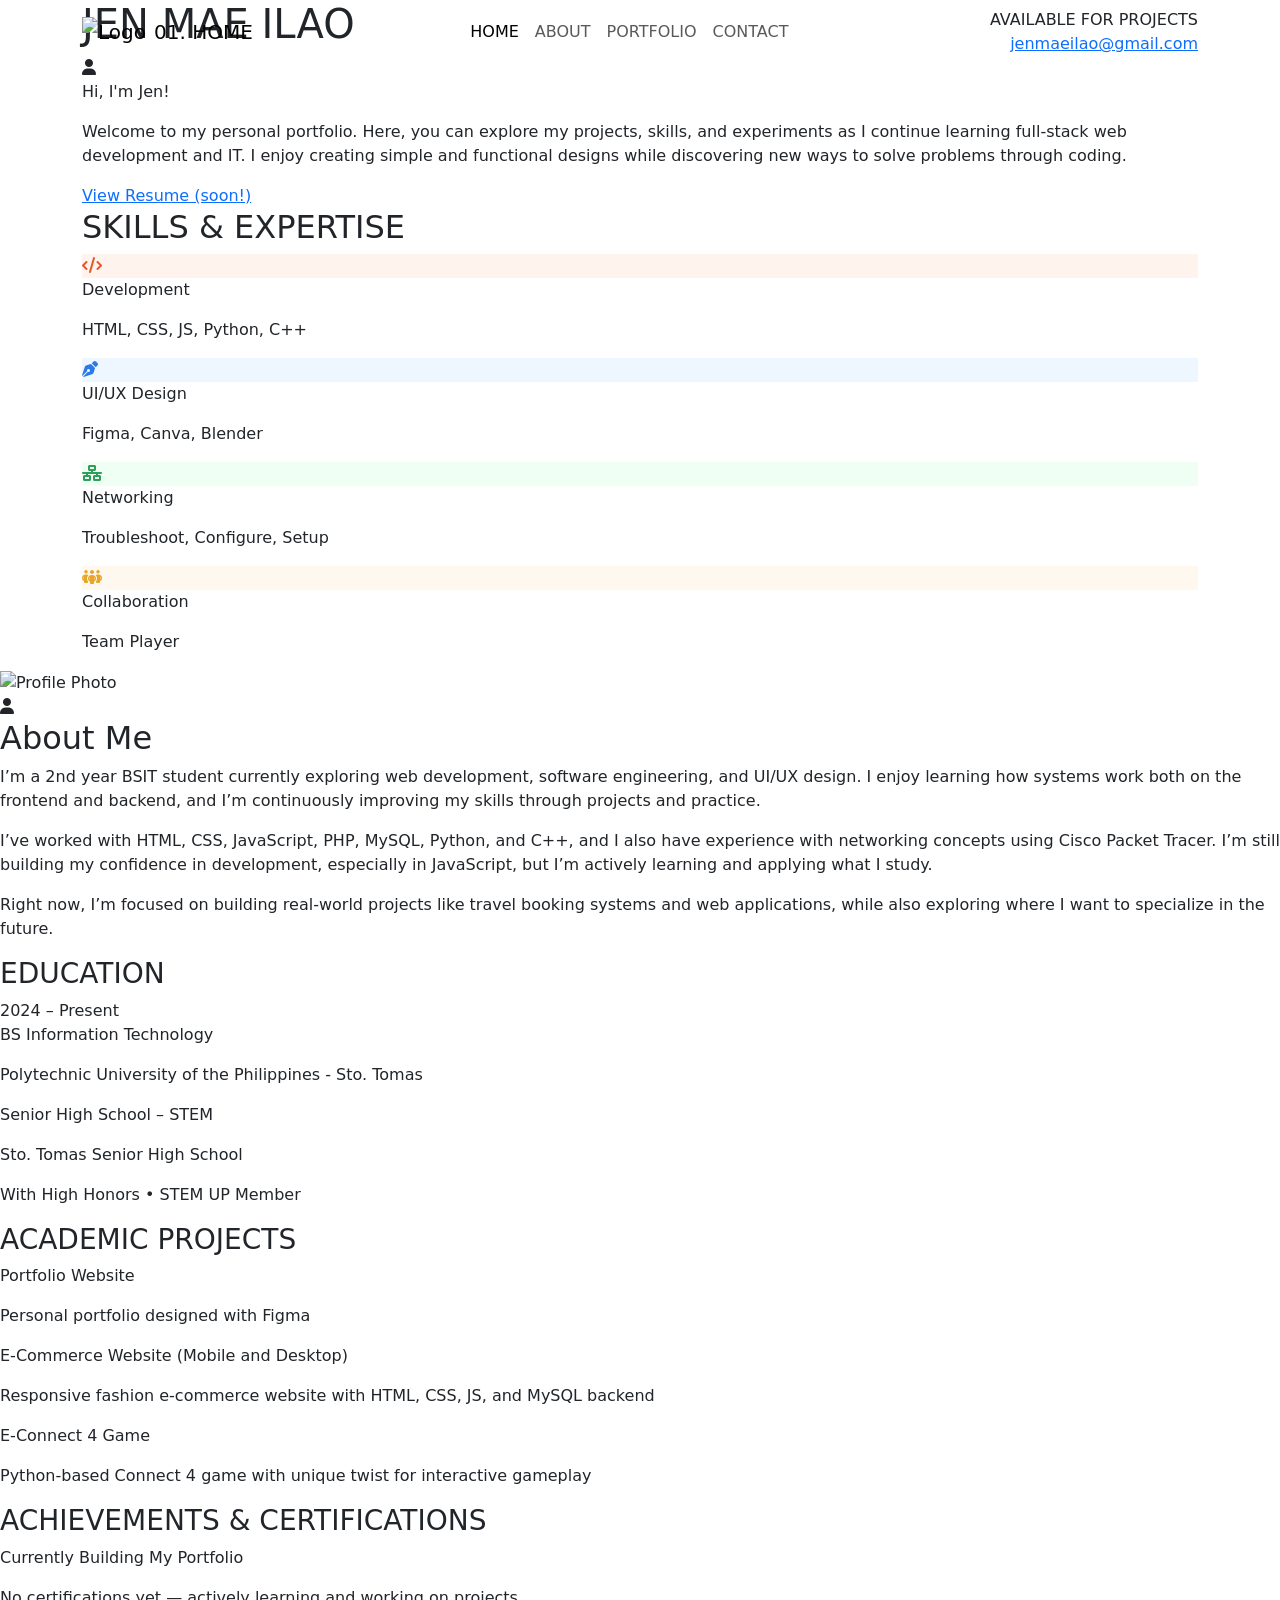
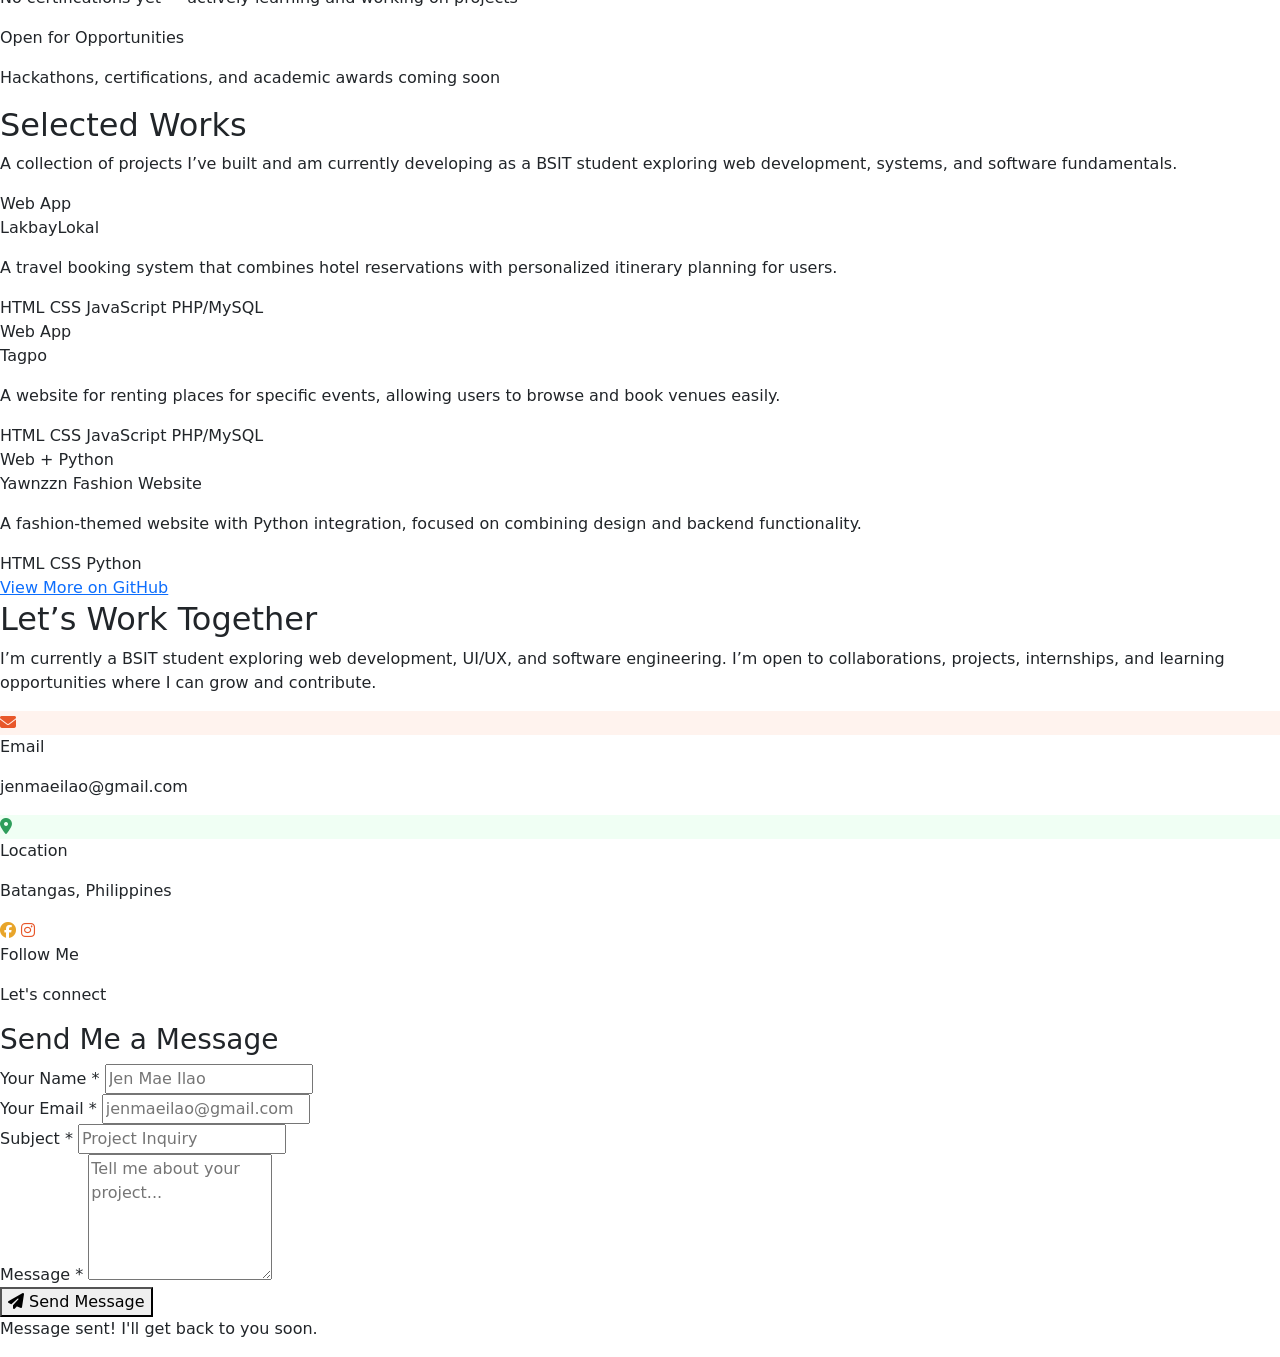
==== backups/index.html @ cfa19c1c "fixed portfolio" ====
<!DOCTYPE html>
<html lang="en">

<head>
  <meta charset="UTF-8" />
  <meta name="viewport" content="width=device-width, initial-scale=1.0" />
  <title>My Portfolio</title>
  <link href="https://cdnjs.cloudflare.com/ajax/libs/bootstrap/5.3.0/css/bootstrap.min.css" rel="stylesheet" />
  <link rel="stylesheet" href="assets/style.css" />
  <link rel="preconnect" href="https://fonts.googleapis.com" />
  <link rel="preconnect" href="https://fonts.gstatic.com" crossorigin />
  <link href="https://fonts.googleapis.com/css2?family=Playfair+Display:wght@700;900&family=DM+Sans:wght@300;400;500;600&display=swap" rel="stylesheet" />
  <link rel="stylesheet" href="https://cdnjs.cloudflare.com/ajax/libs/font-awesome/6.5.0/css/all.min.css" />
</head>

<body>

    <!-- ========== MORPHING NAVBAR ========== -->
  <nav class="navbar navbar-expand-lg navbar-light fixed-top" id="navbar">
    <div class="container-lg navbar-capsule-inner">
      <a class="navbar-brand d-flex align-items-center" href="#home">
        <img src="assets/img/logo.svg" alt="Logo" height="30" class="d-inline-block align-text-top me-2 logo-img">
        <span class="nav-breadcrumb d-none d-sm-inline" id="nav-breadcrumb">01. HOME</span>
      </a>

      <button class="navbar-toggler" type="button" data-bs-toggle="collapse" data-bs-target="#navbarNav"
        aria-controls="navbarNav" aria-expanded="false" aria-label="Toggle navigation">
        <span class="navbar-toggler-icon"></span>
      </button>

      <div class="collapse navbar-collapse" id="navbarNav">
        <ul class="navbar-nav mx-auto">
          <li class="nav-item"><a href="#home" class="nav-link active" data-section="home">HOME</a></li>
          <li class="nav-item"><a href="#about" class="nav-link" data-section="about">ABOUT</a></li>
          <li class="nav-item"><a href="#portfolio" class="nav-link" data-section="portfolio">PORTFOLIO</a></li>
          <li class="nav-item"><a href="#contact" class="nav-link" data-section="contact">CONTACT</a></li>
        </ul>
      </div>

      <div class="nav-email d-none d-lg-flex flex-column align-items-end">
        <span class="available-label">AVAILABLE FOR PROJECTS</span>
        <a href="mailto:jenmaeilao@gmail.com" class="email-link">jenmaeilao@gmail.com</a>
      </div>
    </div>
  </nav>

  <!-- ========== HOME ========== -->
  <section id="home" class="section section-home py-8">
    <div class="container-lg">
      <div class="row mb-8">
        <h1 class="hero-name">JEN MAE ILAO</h1>
        <div class="home-intro">
          <div class="intro-photo">
            <div class="photo-placeholder">
              <i class="fa-solid fa-user"></i>
            </div>
          </div>
          <div class="intro-body">
            <p class="greeting">Hi, I'm Jen!</p>
            <p class="intro-desc">Welcome to my personal portfolio. Here, you can explore my projects, skills, and
              experiments as I continue learning full-stack web development and IT. I enjoy creating simple and
              functional designs while discovering new ways to solve problems through coding.</p>
            <a href="#" class="btn-primary">View Resume (soon!)</a>
          </div>
        </div>
      </div>

      <div class="skills-section">
        <h2 class="section-label">SKILLS &amp; EXPERTISE</h2>
        <div class="skills-grid">
          <div class="skill-card">
            <div class="skill-icon" style="background:#fff3ee"><i class="fa-solid fa-code" style="color:#e8572a"></i>
            </div>
            <p class="skill-name">Development</p>
            <p class="skill-tags">HTML, CSS, JS, Python, C++</p>
          </div>
          <div class="skill-card">
            <div class="skill-icon" style="background:#eef6ff"><i class="fa-solid fa-pen-nib" style="color:#2a7ae8"></i>
            </div>
            <p class="skill-name">UI/UX Design</p>
            <p class="skill-tags">Figma, Canva, Blender</p>
          </div>
          <div class="skill-card">
            <div class="skill-icon" style="background:#f0fff4"><i class="fa-solid fa-network-wired"
                style="color:#2e9e5b"></i></div>
            <p class="skill-name">Networking</p>
            <p class="skill-tags">Troubleshoot, Configure, Setup</p>
          </div>
          <div class="skill-card">
            <div class="skill-icon" style="background:#fff8ee"><i class="fa-solid fa-people-group"
                style="color:#e8a52a"></i></div>
            <p class="skill-name">Collaboration</p>
            <p class="skill-tags">Team Player</p>
          </div>
        </div>
      </div>
    </div>
  </section>

  <!-- ========== ABOUT ========== -->
  <section id="about" class="section section-about">
    <div class="about-content">
      <div class="about-photo">
        <div class="photo-frame">
          <img src="assets/img/jen.jpg" alt="Profile Photo" onerror="this.parentElement.classList.add('no-img')" />
          <div class="photo-fallback"><i class="fa-solid fa-user"></i></div>
        </div>
      </div>
      <div class="about-body">
        <h2 class="about-heading">About Me</h2>
        <p> I’m a 2nd year BSIT student currently exploring web development, software engineering, and UI/UX design. I
          enjoy learning how systems work both on the frontend and backend, and I’m continuously improving my skills
          through projects and practice. </p>
        <p> I’ve worked with HTML, CSS, JavaScript, PHP, MySQL, Python, and C++, and I also have experience with
          networking concepts using Cisco Packet Tracer. I’m still building my confidence in development, especially in
          JavaScript, but I’m actively learning and applying what I study. </p>
        <p> Right now, I’m focused on building real-world projects like travel booking systems and web applications,
          while also exploring where I want to specialize in the future. </p>
      </div>
    </div>
    </div>

    <div class="about-details">
      <div class="about-col">
        <h3 class="col-heading orange">EDUCATION</h3>
        <div class="edu-item">
          <span class="edu-year">2024 – Present</span>
          <p class="edu-title">BS Information Technology</p>
          <p class="edu-sub">Polytechnic University of the Philippines - Sto. Tomas</p>
        </div>
        <div class="edu-item">
          <p class="edu-title">Senior High School – STEM</p>
          <p class="edu-sub">Sto. Tomas Senior High School</p>
          <p class="edu-sub">With High Honors • STEM UP Member</p>
        </div>
      </div>
      <div class="about-col">
        <h3 class="col-heading teal">ACADEMIC PROJECTS</h3>
        <div class="project-item">
          <p class="project-title">Portfolio Website</p>
          <p class="project-sub">Personal portfolio designed with Figma</p>
        </div>
        <div class="project-item">
          <p class="project-title">E-Commerce Website (Mobile and Desktop)</p>
          <p class="project-sub">Responsive fashion e-commerce website with HTML, CSS, JS, and MySQL backend</p>
        </div>
        <div class="project-item">
          <p class="project-title">E-Connect 4 Game</p>
          <p class="project-sub">Python-based Connect 4 game with unique twist for interactive gameplay</p>
        </div>
      </div>
    </div>

    <div class="achievements">
      <h3 class="col-heading orange">ACHIEVEMENTS &amp; CERTIFICATIONS</h3>
      <div class="ach-grid">

        <div class="ach-card">
          <p class="ach-title">Currently Building My Portfolio</p>
          <p class="ach-sub">No certifications yet — actively learning and working on projects</p>
        </div>

        <div class="ach-card">
          <p class="ach-title">Open for Opportunities</p>
          <p class="ach-sub">Hackathons, certifications, and academic awards coming soon</p>
        </div>
      </div>
    </div>
    </div>
  </section>

  <!-- ========== PORTFOLIO ========== -->
  <section id="portfolio" class="section section-portfolio">
    <div class="portfolio-header">
      <h2 class="portfolio-title">Selected Works</h2>
      <p class="portfolio-desc">
        A collection of projects I’ve built and am currently developing as a BSIT student exploring web development,
        systems, and software fundamentals.
      </p>
    </div>

    <div class="works-grid">

      <!-- LakbayLokal -->
      <div class="work-card">
        <div class="work-badge web-design">Web App</div>
        <div class="work-thumb"></div>
        <div class="work-info">
          <p class="work-title">LakbayLokal</p>
          <p class="work-desc">
            A travel booking system that combines hotel reservations with personalized itinerary planning for users.
          </p>
          <div class="work-tags">
            <span class="tag">HTML</span>
            <span class="tag">CSS</span>
            <span class="tag">JavaScript</span>
            <span class="tag">PHP/MySQL</span>
          </div>
        </div>
      </div>

      <!-- Byahe -->
      <div class="work-card">
        <div class="work-badge web-design">Web App</div>
        <div class="work-thumb"></div>
        <div class="work-info">
          <p class="work-title">Tagpo</p>
          <p class="work-desc">
            A website for renting places for specific events, allowing users to browse and book venues easily.
          </p>
          <div class="work-tags">
            <span class="tag">HTML</span>
            <span class="tag">CSS</span>
            <span class="tag">JavaScript</span>
            <span class="tag">PHP/MySQL</span>
          </div>
        </div>
      </div>

      <!-- Yawnzzn Fashion -->
      <div class="work-card">
        <div class="work-badge python">Web + Python</div>
        <div class="work-thumb"></div>
        <div class="work-info">
          <p class="work-title">Yawnzzn Fashion Website</p>
          <p class="work-desc">
            A fashion-themed website with Python integration, focused on combining design and backend functionality.
          </p>
          <div class="work-tags">
            <span class="tag">HTML</span>
            <span class="tag">CSS</span>
            <span class="tag">Python</span>
          </div>
        </div>
      </div>

    </div>

    <div class="portfolio-cta">
      <a href="https://github.com/JENMAEILAO" class="btn-primary">
        View More on GitHub
      </a>
    </div>
  </section>

  <!-- ========== CONTACT ========== -->
  <section id="contact" class="section section-contact">
    <div class="contact-header">
      <h2 class="contact-title">Let’s Work Together</h2>
      <p class="contact-desc">
        I’m currently a BSIT student exploring web development, UI/UX, and software engineering. I’m open to
        collaborations, projects, internships, and learning opportunities where I can grow and contribute.
      </p>
    </div>
    <div class="contact-info">
      <div class="info-card">
        <div class="info-icon" style="background:#fff3ee"><i class="fa-solid fa-envelope" style="color:#e8572a"></i>
        </div>
        <p class="info-label">Email</p>
        <p class="info-value">jenmaeilao@gmail.com</p>
      </div>
      <div class="info-card">
        <div class="info-icon" style="background:#f0fff4"><i class="fa-solid fa-location-dot" style="color:#2e9e5b"></i>
        </div>
        <p class="info-label">Location</p>
        <p class="info-value">Batangas, Philippines</p>
      </div>
      <div class="info-card">
        <div class="info-icon socials-icon">
          <i class="fa-brands fa-facebook" style="color:#e8a52a"></i>
          <i class="fa-brands fa-instagram" style="color:#e8572a"></i>
        </div>
        <p class="info-label">Follow Me</p>
        <p class="info-value">Let's connect</p>
      </div>
    </div>

    <form class="contact-form" id="contactForm">
      <h3 class="form-heading">Send Me a Message</h3>
      <div class="form-row">
        <div class="form-group">
          <label>Your Name *</label>
          <input type="text" placeholder="Jen Mae Ilao" required />
        </div>
        <div class="form-group">
          <label>Your Email *</label>
          <input type="email" placeholder="jenmaeilao@gmail.com" required />
        </div>
      </div>
      <div class="form-group">
        <label>Subject *</label>
        <input type="text" placeholder="Project Inquiry" />
      </div>
      <div class="form-group">
        <label>Message *</label>
        <textarea rows="5" placeholder="Tell me about your project..." required></textarea>
      </div>
      <button type="submit" class="btn-send">
        <i class="fa-solid fa-paper-plane"></i> Send Message
      </button>
      <p class="form-success" id="formSuccess">Message sent! I'll get back to you soon.</p>
    </form>
  </section>

  <script src="https://cdn.jsdelivr.net/npm/bootstrap@5.3.8/dist/js/bootstrap.bundle.min.js" integrity="sha384-FKyoEForCGlyvwx9Hj09JcYn3nv7wiPVlz7YYwJrWVcXK/BmnVDxM+D2scQbITxI" crossorigin="anonymous"></script>
  <script src="assets/script.js"></script>
</body>

</html>
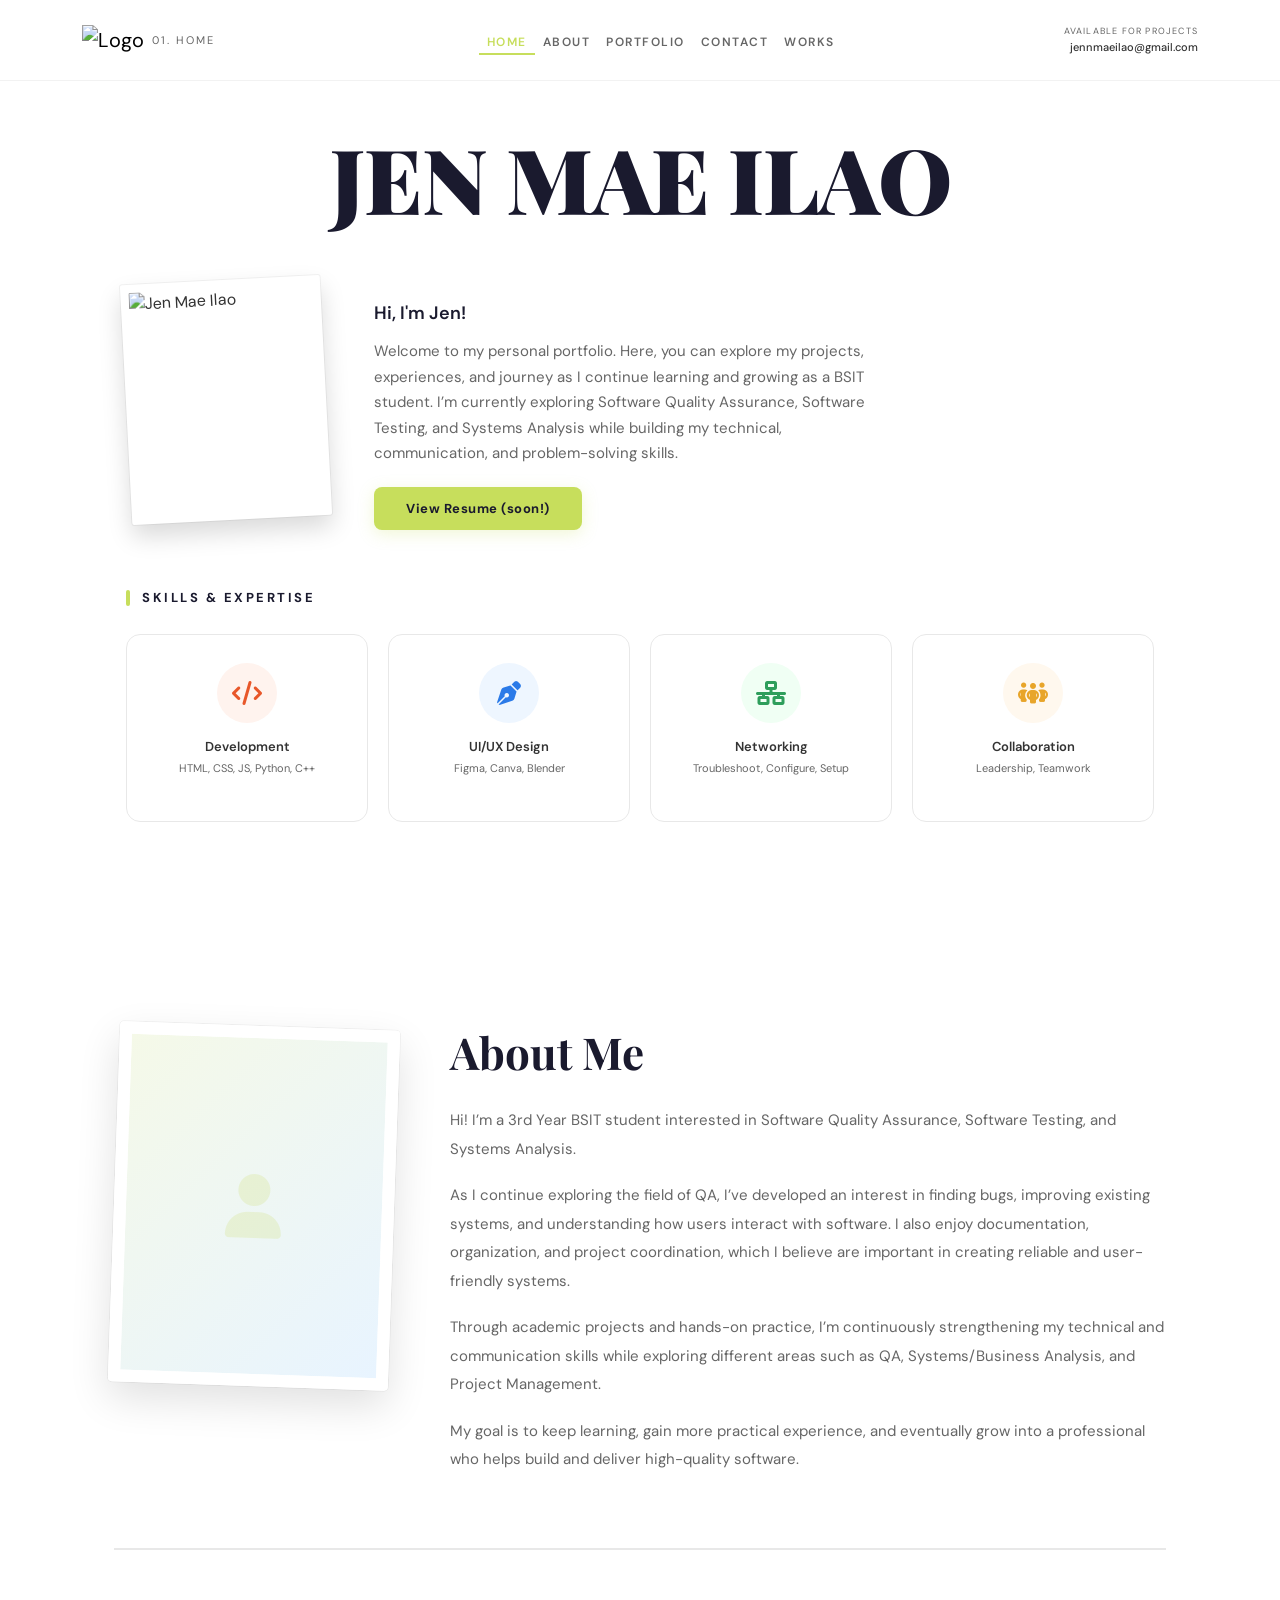
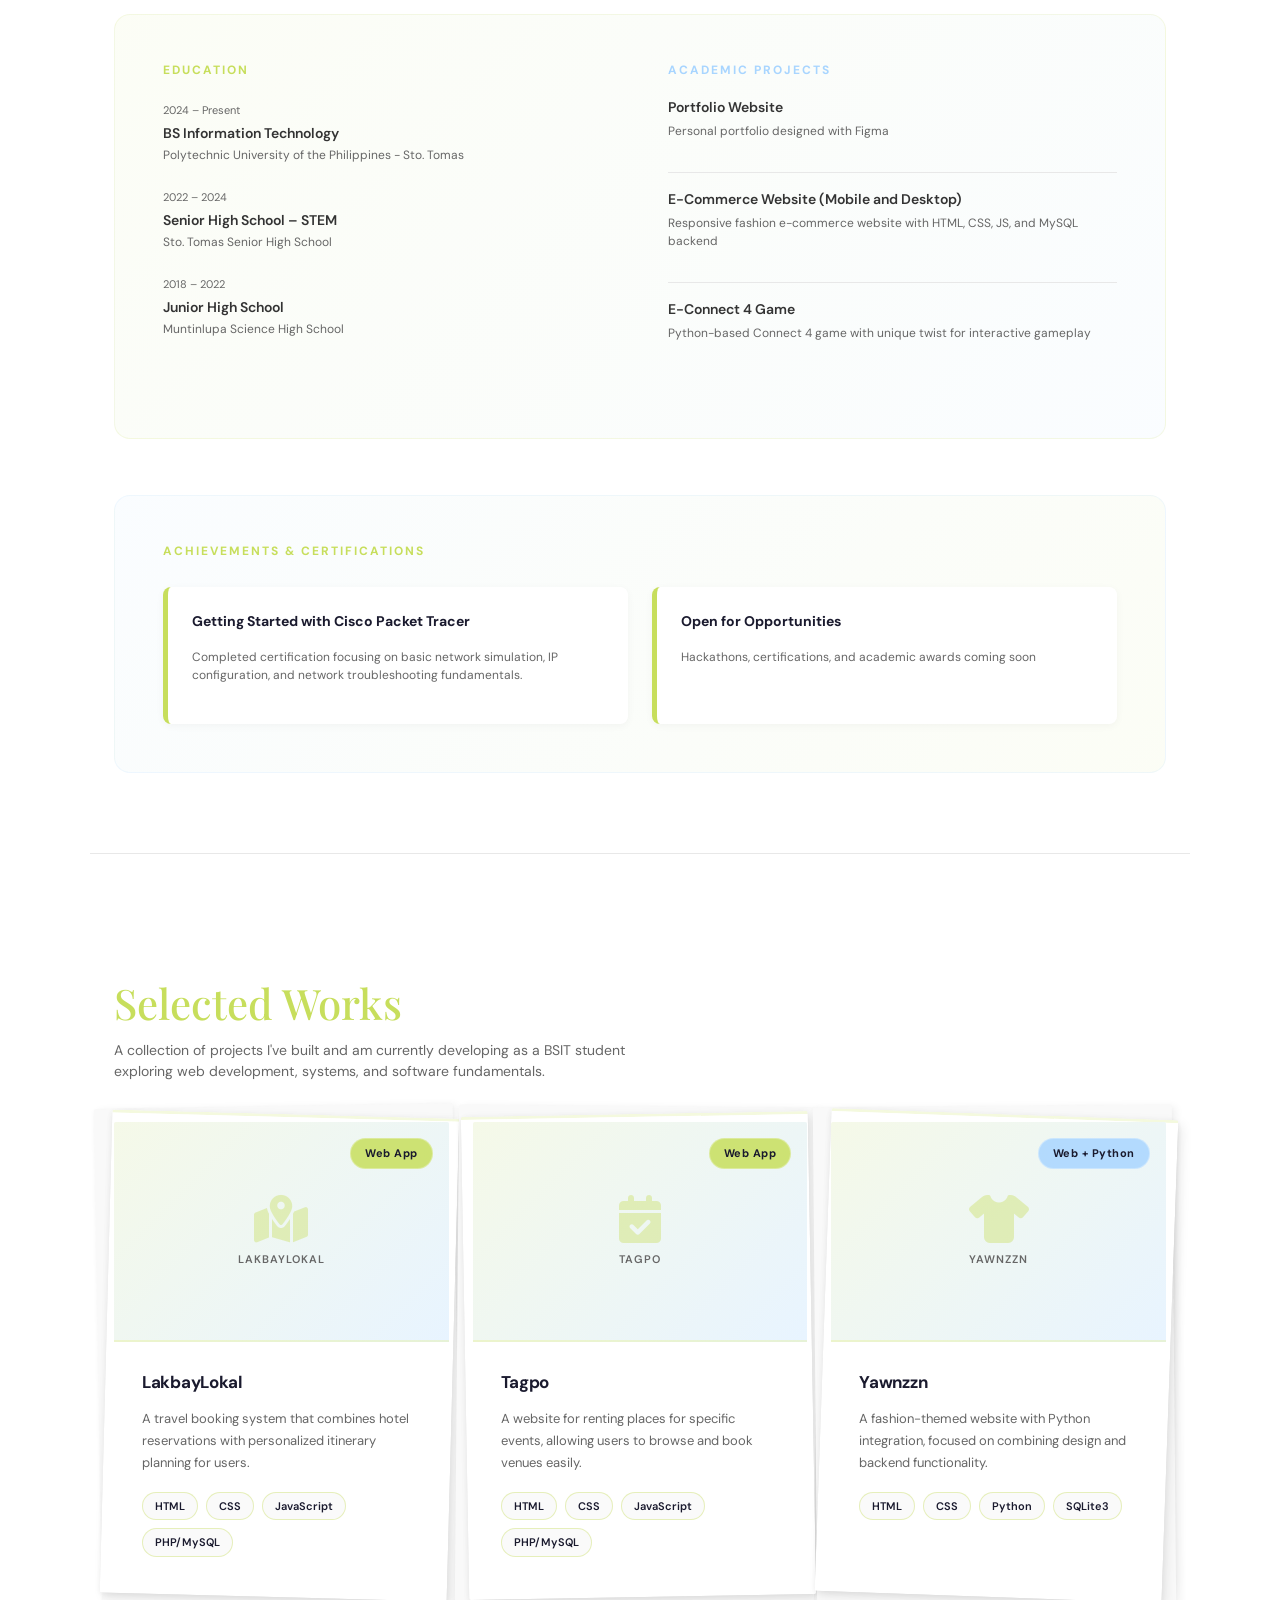
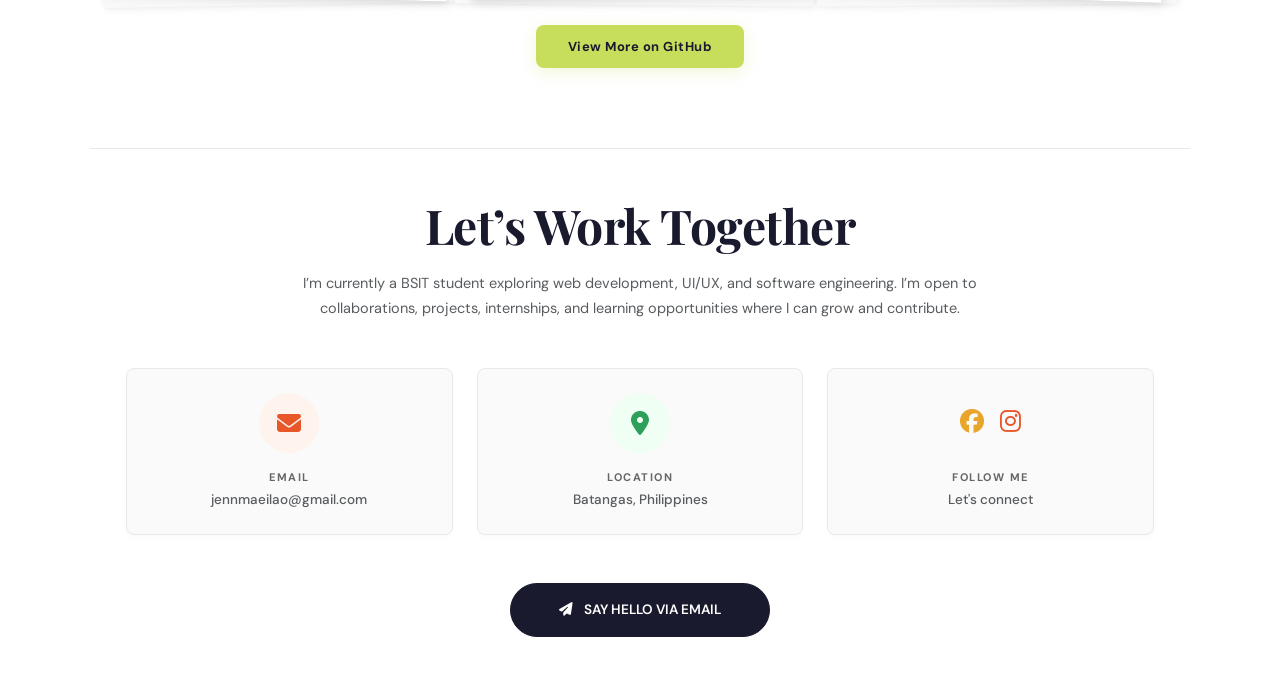
==== commit adf9c218: "Change the theme and added Works Section" ====
--- a/backups/index.html
+++ b/backups/index.html
@@ -6,16 +6,18 @@
   <meta name="viewport" content="width=device-width, initial-scale=1.0" />
   <title>My Portfolio</title>
   <link href="https://cdnjs.cloudflare.com/ajax/libs/bootstrap/5.3.0/css/bootstrap.min.css" rel="stylesheet" />
-  <link rel="stylesheet" href="assets/style.css" />
+  <link rel="stylesheet" href="style.css" />
   <link rel="preconnect" href="https://fonts.googleapis.com" />
   <link rel="preconnect" href="https://fonts.gstatic.com" crossorigin />
-  <link href="https://fonts.googleapis.com/css2?family=Playfair+Display:wght@700;900&family=DM+Sans:wght@300;400;500;600&display=swap" rel="stylesheet" />
+  <link
+    href="https://fonts.googleapis.com/css2?family=Playfair+Display:wght@700;900&family=DM+Sans:wght@300;400;500;600&display=swap"
+    rel="stylesheet" />
   <link rel="stylesheet" href="https://cdnjs.cloudflare.com/ajax/libs/font-awesome/6.5.0/css/all.min.css" />
 </head>
 
 <body>
 
-    <!-- ========== MORPHING NAVBAR ========== -->
+  <!-- ========== MORPHING NAVBAR ========== -->
   <nav class="navbar navbar-expand-lg navbar-light fixed-top" id="navbar">
     <div class="container-lg navbar-capsule-inner">
       <a class="navbar-brand d-flex align-items-center" href="#home">
@@ -34,12 +36,14 @@
           <li class="nav-item"><a href="#about" class="nav-link" data-section="about">ABOUT</a></li>
           <li class="nav-item"><a href="#portfolio" class="nav-link" data-section="portfolio">PORTFOLIO</a></li>
           <li class="nav-item"><a href="#contact" class="nav-link" data-section="contact">CONTACT</a></li>
+          <li class="nav-item"><a href="https://github.com/jenmaeilao/web-development" class="nav-link"
+              target="_blank">WORKS</a></li>
         </ul>
       </div>
 
       <div class="nav-email d-none d-lg-flex flex-column align-items-end">
         <span class="available-label">AVAILABLE FOR PROJECTS</span>
-        <a href="mailto:jenmaeilao@gmail.com" class="email-link">jenmaeilao@gmail.com</a>
+        <a href="mailto:jennmaeilao@gmail.com" class="email-link">jennmaeilao@gmail.com</a>
       </div>
     </div>
   </nav>
@@ -50,16 +54,17 @@
       <div class="row mb-8">
         <h1 class="hero-name">JEN MAE ILAO</h1>
         <div class="home-intro">
+
           <div class="intro-photo">
-            <div class="photo-placeholder">
-              <i class="fa-solid fa-user"></i>
-            </div>
-          </div>
+            <img src="assets/img/jenmaeilao.jpg" alt="Jen Mae Ilao" class="img-fluid" />
+          </div>
+
           <div class="intro-body">
             <p class="greeting">Hi, I'm Jen!</p>
-            <p class="intro-desc">Welcome to my personal portfolio. Here, you can explore my projects, skills, and
-              experiments as I continue learning full-stack web development and IT. I enjoy creating simple and
-              functional designs while discovering new ways to solve problems through coding.</p>
+            <p class="intro-desc">Welcome to my personal portfolio. Here, you can explore my projects, experiences, and
+              journey as I continue learning and growing as a BSIT student. I’m currently exploring Software Quality
+              Assurance, Software Testing, and Systems Analysis while building my technical, communication, and
+              problem-solving skills.</p>
             <a href="#" class="btn-primary">View Resume (soon!)</a>
           </div>
         </div>
@@ -90,7 +95,7 @@
             <div class="skill-icon" style="background:#fff8ee"><i class="fa-solid fa-people-group"
                 style="color:#e8a52a"></i></div>
             <p class="skill-name">Collaboration</p>
-            <p class="skill-tags">Team Player</p>
+            <p class="skill-tags">Leadership, Teamwork</p>
           </div>
         </div>
       </div>
@@ -108,14 +113,19 @@
       </div>
       <div class="about-body">
         <h2 class="about-heading">About Me</h2>
-        <p> I’m a 2nd year BSIT student currently exploring web development, software engineering, and UI/UX design. I
-          enjoy learning how systems work both on the frontend and backend, and I’m continuously improving my skills
-          through projects and practice. </p>
-        <p> I’ve worked with HTML, CSS, JavaScript, PHP, MySQL, Python, and C++, and I also have experience with
-          networking concepts using Cisco Packet Tracer. I’m still building my confidence in development, especially in
-          JavaScript, but I’m actively learning and applying what I study. </p>
-        <p> Right now, I’m focused on building real-world projects like travel booking systems and web applications,
-          while also exploring where I want to specialize in the future. </p>
+        <p>Hi! I’m a 3rd Year BSIT student interested in Software Quality Assurance, Software Testing, and Systems
+          Analysis.</p>
+
+        <p>As I continue exploring the field of QA, I’ve developed an interest in finding bugs, improving existing
+          systems, and understanding how users interact with software. I also enjoy documentation, organization, and
+          project coordination, which I believe are important in creating reliable and user-friendly systems.</p>
+
+        <p>Through academic projects and hands-on practice, I’m continuously strengthening my technical and
+          communication skills while exploring different areas such as QA, Systems/Business Analysis, and Project
+          Management.</p>
+
+        <p>My goal is to keep learning, gain more practical experience, and eventually grow into a professional who
+          helps build and deliver high-quality software.</p>
       </div>
     </div>
     </div>
@@ -129,9 +139,15 @@
           <p class="edu-sub">Polytechnic University of the Philippines - Sto. Tomas</p>
         </div>
         <div class="edu-item">
+          <span class="edu-year">2022 – 2024</span>
           <p class="edu-title">Senior High School – STEM</p>
           <p class="edu-sub">Sto. Tomas Senior High School</p>
-          <p class="edu-sub">With High Honors • STEM UP Member</p>
+          <!-- <p class="edu-sub">With High Honors • STEM UP Member</p> -->
+        </div>
+        <div class="edu-item">
+          <span class="edu-year">2018 – 2022</span>
+          <p class="edu-title">Junior High School</p>
+          <p class="edu-sub">Muntinlupa Science High School</p>
         </div>
       </div>
       <div class="about-col">
@@ -152,12 +168,13 @@
     </div>
 
     <div class="achievements">
-      <h3 class="col-heading orange">ACHIEVEMENTS &amp; CERTIFICATIONS</h3>
+      <h3 class="col-heading orange">ACHIEVEMENTS & CERTIFICATIONS</h3>
       <div class="ach-grid">
 
         <div class="ach-card">
-          <p class="ach-title">Currently Building My Portfolio</p>
-          <p class="ach-sub">No certifications yet — actively learning and working on projects</p>
+          <p class="ach-title">Getting Started with Cisco Packet Tracer</p>
+          <p class="ach-sub">Completed certification focusing on basic network simulation, IP configuration, and network
+            troubleshooting fundamentals.</p>
         </div>
 
         <div class="ach-card">
@@ -174,7 +191,7 @@
     <div class="portfolio-header">
       <h2 class="portfolio-title">Selected Works</h2>
       <p class="portfolio-desc">
-        A collection of projects I’ve built and am currently developing as a BSIT student exploring web development,
+        A collection of projects I've built and am currently developing as a BSIT student exploring web development,
         systems, and software fundamentals.
       </p>
     </div>
@@ -182,54 +199,70 @@
     <div class="works-grid">
 
       <!-- LakbayLokal -->
-      <div class="work-card">
+      <div class="work-card" onclick="openModal('lakbaylokal')">
         <div class="work-badge web-design">Web App</div>
-        <div class="work-thumb"></div>
+        <div class="work-thumb">
+          <div class="click-hint"><span><i class="fa-solid fa-expand"></i> View Project</span></div>
+          <img src="assets/img/lakbaylokal/lakbaylokal.png" alt="LakbayLokal Preview"
+            onerror="this.style.display='none'; this.nextElementSibling.style.display='flex';">
+          <div class="work-thumb-placeholder" style="display:none;">
+            <i class="fa-solid fa-map-location-dot"></i>
+            <span>LAKBAYLOKAL</span>
+          </div>
+        </div>
         <div class="work-info">
           <p class="work-title">LakbayLokal</p>
-          <p class="work-desc">
-            A travel booking system that combines hotel reservations with personalized itinerary planning for users.
-          </p>
+          <p class="work-desc">A travel booking system that combines hotel reservations with personalized itinerary
+            planning for users.</p>
           <div class="work-tags">
-            <span class="tag">HTML</span>
-            <span class="tag">CSS</span>
-            <span class="tag">JavaScript</span>
-            <span class="tag">PHP/MySQL</span>
-          </div>
-        </div>
-      </div>
-
-      <!-- Byahe -->
-      <div class="work-card">
+            <span class="tag">HTML</span><span class="tag">CSS</span>
+            <span class="tag">JavaScript</span><span class="tag">PHP/MySQL</span>
+          </div>
+        </div>
+      </div>
+
+      <!-- Tagpo -->
+      <div class="work-card" onclick="openModal('tagpo')">
         <div class="work-badge web-design">Web App</div>
-        <div class="work-thumb"></div>
+        <div class="work-thumb">
+          <div class="click-hint"><span><i class="fa-solid fa-expand"></i> View Project</span></div>
+          <img src="assets/img/tagpo/tagpo.png" alt="Tagpo Preview"
+            onerror="this.style.display='none'; this.nextElementSibling.style.display='flex';">
+          <div class="work-thumb-placeholder" style="display:none;">
+            <i class="fa-solid fa-calendar-check"></i>
+            <span>TAGPO</span>
+          </div>
+        </div>
         <div class="work-info">
           <p class="work-title">Tagpo</p>
-          <p class="work-desc">
-            A website for renting places for specific events, allowing users to browse and book venues easily.
-          </p>
+          <p class="work-desc">A website for renting places for specific events, allowing users to browse and book
+            venues easily.</p>
           <div class="work-tags">
-            <span class="tag">HTML</span>
-            <span class="tag">CSS</span>
-            <span class="tag">JavaScript</span>
-            <span class="tag">PHP/MySQL</span>
-          </div>
-        </div>
-      </div>
-
-      <!-- Yawnzzn Fashion -->
-      <div class="work-card">
+            <span class="tag">HTML</span><span class="tag">CSS</span>
+            <span class="tag">JavaScript</span><span class="tag">PHP/MySQL</span>
+          </div>
+        </div>
+      </div>
+
+      <!-- Yawnzzn -->
+      <div class="work-card" onclick="openModal('yawnzzn')">
         <div class="work-badge python">Web + Python</div>
-        <div class="work-thumb"></div>
+        <div class="work-thumb">
+          <div class="click-hint"><span><i class="fa-solid fa-expand"></i> View Project</span></div>
+          <img src="assets/img/yawnzzn/yawnzzn.png" alt="Yawnzzn Preview"
+            onerror="this.style.display='none'; this.nextElementSibling.style.display='flex';">
+          <div class="work-thumb-placeholder" style="display:none;">
+            <i class="fa-solid fa-shirt"></i>
+            <span>YAWNZZN</span>
+          </div>
+        </div>
         <div class="work-info">
-          <p class="work-title">Yawnzzn Fashion Website</p>
-          <p class="work-desc">
-            A fashion-themed website with Python integration, focused on combining design and backend functionality.
-          </p>
+          <p class="work-title">Yawnzzn</p>
+          <p class="work-desc">A fashion-themed website with Python integration, focused on combining design and backend
+            functionality.</p>
           <div class="work-tags">
-            <span class="tag">HTML</span>
-            <span class="tag">CSS</span>
-            <span class="tag">Python</span>
+            <span class="tag">HTML</span><span class="tag">CSS</span>
+            <span class="tag">Python</span><span class="tag">SQLite3</span>
           </div>
         </div>
       </div>
@@ -237,73 +270,110 @@
     </div>
 
     <div class="portfolio-cta">
-      <a href="https://github.com/JENMAEILAO" class="btn-primary">
-        View More on GitHub
-      </a>
+      <a href="https://github.com/jenmaeilao" class="btn-primary">View More on GitHub</a>
     </div>
   </section>
 
-  <!-- ========== CONTACT ========== -->
-  <section id="contact" class="section section-contact">
-    <div class="contact-header">
-      <h2 class="contact-title">Let’s Work Together</h2>
-      <p class="contact-desc">
-        I’m currently a BSIT student exploring web development, UI/UX, and software engineering. I’m open to
-        collaborations, projects, internships, and learning opportunities where I can grow and contribute.
-      </p>
-    </div>
-    <div class="contact-info">
-      <div class="info-card">
-        <div class="info-icon" style="background:#fff3ee"><i class="fa-solid fa-envelope" style="color:#e8572a"></i>
-        </div>
-        <p class="info-label">Email</p>
-        <p class="info-value">jenmaeilao@gmail.com</p>
-      </div>
-      <div class="info-card">
-        <div class="info-icon" style="background:#f0fff4"><i class="fa-solid fa-location-dot" style="color:#2e9e5b"></i>
-        </div>
-        <p class="info-label">Location</p>
-        <p class="info-value">Batangas, Philippines</p>
-      </div>
-      <div class="info-card">
-        <div class="info-icon socials-icon">
-          <i class="fa-brands fa-facebook" style="color:#e8a52a"></i>
-          <i class="fa-brands fa-instagram" style="color:#e8572a"></i>
-        </div>
-        <p class="info-label">Follow Me</p>
-        <p class="info-value">Let's connect</p>
-      </div>
-    </div>
-
-    <form class="contact-form" id="contactForm">
-      <h3 class="form-heading">Send Me a Message</h3>
-      <div class="form-row">
-        <div class="form-group">
-          <label>Your Name *</label>
-          <input type="text" placeholder="Jen Mae Ilao" required />
-        </div>
-        <div class="form-group">
-          <label>Your Email *</label>
-          <input type="email" placeholder="jenmaeilao@gmail.com" required />
-        </div>
-      </div>
-      <div class="form-group">
-        <label>Subject *</label>
-        <input type="text" placeholder="Project Inquiry" />
-      </div>
-      <div class="form-group">
-        <label>Message *</label>
-        <textarea rows="5" placeholder="Tell me about your project..." required></textarea>
-      </div>
-      <button type="submit" class="btn-send">
-        <i class="fa-solid fa-paper-plane"></i> Send Message
+  <section id="contact" class="section section-contact py-5">
+    <div class="container-lg">
+
+      <div class="contact-header text-center mb-5">
+        <h2 class="contact-title display-5 fw-bold mb-3">Let’s Work Together</h2>
+        <p class="contact-desc text-muted mx-auto col-lg-8">
+          I’m currently a BSIT student exploring web development, UI/UX, and software engineering. I’m open to
+          collaborations, projects, internships, and learning opportunities where I can grow and contribute.
+        </p>
+      </div>
+
+      <div class="row g-4 contact-info text-center justify-content-center">
+
+        <div class="col-12 col-sm-6 col-md-4">
+          <a href="mailto:jennmaeilao@gmail.com" class="contact-card-link">
+            <div class="info-card card h-100 p-4 border-0 rounded-3">
+              <div class="info-icon icon-email rounded-circle mb-3 mx-auto">
+                <i class="fa-solid fa-envelope fs-4"></i>
+              </div>
+              <p class="info-label fw-bold mb-1">Email</p>
+              <p class="info-value text-muted small mb-0 text-truncate w-100">jennmaeilao@gmail.com</p>
+            </div>
+          </a>
+        </div>
+
+        <div class="col-12 col-sm-6 col-md-4">
+          <div class="info-card card h-100 p-4 border-0 rounded-3">
+            <div class="info-icon icon-location rounded-circle mb-3 mx-auto">
+              <i class="fa-solid fa-location-dot fs-4"></i>
+            </div>
+            <p class="info-label fw-bold mb-1">Location</p>
+            <p class="info-value text-muted small mb-0">Batangas, Philippines</p>
+          </div>
+        </div>
+
+        <div class="col-12 col-sm-6 col-md-4">
+          <div class="info-card card h-100 p-4 border-0 rounded-3">
+            <div
+              class="info-icon icon-socials d-inline-flex align-items-center justify-content-center gap-3 mb-3 mx-auto">
+              <a href="https://www.facebook.com/jukyumz" target="_blank"><i class="fa-brands fa-facebook fs-4"></i></a>
+              <a href="https://www.instagram.com/yawnzjei" target="_blank"><i
+                  class="fa-brands fa-instagram fs-4"></i></a>
+            </div>
+            <p class="info-label fw-bold mb-1">Follow Me</p>
+            <p class="info-value text-muted small mb-0">Let's connect</p>
+          </div>
+        </div>
+
+      </div>
+
+      <div class="text-center mt-5">
+        <a href="mailto:jennmaeilao@gmail.com"
+          class="btn btn-contact-cta rounded-pill px-5 py-3 fw-semibold text-uppercase tracking-wider">
+          <i class="fa-solid fa-paper-plane me-2"></i> Say Hello via Email
+        </a>
+      </div>
+
+    </div>
+  </section>
+
+  <!-- ========== PROJECT MODAL ========== -->
+  <div class="proj-modal-overlay" id="projectModal" onclick="handleOverlayClick(event)">
+    <div class="proj-modal" id="projectModalBox">
+
+      <button class="modal-close-btn" onclick="closeModal()">
+        <i class="fa-solid fa-xmark"></i>
       </button>
-      <p class="form-success" id="formSuccess">Message sent! I'll get back to you soon.</p>
-    </form>
-  </section>
-
-  <script src="https://cdn.jsdelivr.net/npm/bootstrap@5.3.8/dist/js/bootstrap.bundle.min.js" integrity="sha384-FKyoEForCGlyvwx9Hj09JcYn3nv7wiPVlz7YYwJrWVcXK/BmnVDxM+D2scQbITxI" crossorigin="anonymous"></script>
-  <script src="assets/script.js"></script>
+
+      <!-- Slideshow gallery -->
+      <div class="modal-gallery" id="modalGallery">
+        <!-- slides injected by JS -->
+        <button class="gallery-nav gallery-prev" onclick="slideGallery(-1)">
+          <i class="fa-solid fa-chevron-left"></i>
+        </button>
+        <button class="gallery-nav gallery-next" onclick="slideGallery(1)">
+          <i class="fa-solid fa-chevron-right"></i>
+        </button>
+        <div class="gallery-dots" id="galleryDots"></div>
+      </div>
+
+      <!-- Text content -->
+      <div class="modal-body-content">
+        <span class="modal-project-badge" id="modalBadge"></span>
+        <h2 class="modal-project-title" id="modalTitle"></h2>
+        <p class="modal-project-desc" id="modalDesc"></p>
+        <div class="modal-features">
+          <h4>Key Features</h4>
+          <ul class="feature-list" id="modalFeatures"></ul>
+        </div>
+        <div class="modal-tags" id="modalTags"></div>
+        <div class="modal-links" id="modalLinks"></div>
+      </div>
+    </div>
+  </div>
+
+  <script src="https://cdn.jsdelivr.net/npm/bootstrap@5.3.8/dist/js/bootstrap.bundle.min.js"
+    integrity="sha384-FKyoEForCGlyvwx9Hj09JcYn3nv7wiPVlz7YYwJrWVcXK/BmnVDxM+D2scQbITxI"
+    crossorigin="anonymous"></script>
+  <script src="script.js"></script>
+  <script src="https://cdn.emailjs.com/dist/email.min.js"></script>
 </body>
 
 </html>
--- a/backups/style.css
+++ b/backups/style.css
@@ -0,0 +1,512 @@
+:root {
+  --lime:      #c7de5c;
+  --lightblue: #a8d5ff;
+  --dark:      #1a1a2e;
+  --text:      #333;
+  --light-text:#666;
+  --bg:        #ffffff;
+  --bg-soft:   #fafafa;
+  --border:    #e8e8e8;
+  --nav-h:     64px;
+  --font-head: 'Playfair Display', serif;
+  --font-body: 'DM Sans', sans-serif;
+  --shadow:    0 8px 32px rgba(0,0,0,0.12);
+  --shadow-lg: 0 12px 48px rgba(0,0,0,0.15);
+}
+
+html { scroll-behavior: smooth; scroll-padding-top: var(--nav-h); }
+body { font-family: var(--font-body); color: var(--text); background: var(--bg); overflow-x: hidden; }
+
+/* =========== NAVBAR =========== */
+#navbar {
+  top: 0; left: 0; right: 0; width: 100%;
+  padding: 20px 5%;
+  background-color: #ffffff !important;
+  border-bottom: 1px solid rgba(0,0,0,0.05);
+  transition: all 0.5s cubic-bezier(0.4, 0, 0.2, 1);
+  z-index: 1050;
+}
+#navbar.scrolled {
+  top: 15px;
+  max-width: 92%;
+  margin: 0 auto;
+  padding: 10px 24px;
+  border-radius: 50px;
+  background-color: rgba(255,255,255,0.8) !important;
+  backdrop-filter: blur(12px);
+  box-shadow: 0 10px 30px rgba(0,0,0,0.08);
+  border: 1px solid rgba(255,255,255,0.4);
+}
+#navbar.scrolled .logo-img { height: 26px; }
+.nav-breadcrumb { font-size: 11px; letter-spacing: 2px; color: var(--light-text); min-width: 90px; }
+.nav-link {
+  font-size: 12px; font-weight: 600; letter-spacing: 1.5px;
+  color: var(--light-text) !important;
+  text-decoration: none; padding-bottom: 2px;
+  border-bottom: 2px solid transparent;
+  transition: color .2s, border-color .2s;
+}
+.nav-link:hover, .nav-link.active { color: var(--lime) !important; border-bottom-color: var(--lime); }
+.available-label { font-size: 9px; letter-spacing: 1.2px; color: var(--light-text); text-transform: uppercase; }
+.email-link { font-size: 11px; color: var(--text); text-decoration: none; font-weight: 500; }
+.email-link:hover { color: var(--lime); }
+
+/* =========== SECTIONS =========== */
+.section {
+  min-height: auto !important;
+  padding: calc(var(--nav-h) + 60px) 24px 80px;
+  max-width: 1100px;
+  margin: 0 auto;
+}
+
+.section-home {
+  min-height: 100vh; 
+  display: flex;
+  align-items: center; 
+}
+
+/* =========== HOME =========== */
+/* .section-home { display: flex; flex-direction: column; justify-content: center; } */
+.hero-name {
+  font-family: var(--font-head);
+  font-size: clamp(48px, 8vw, 90px);
+  font-weight: 900; text-align: center;
+  letter-spacing: -1px; color: var(--dark);
+  margin-bottom: 48px;
+  animation: fadeUp .8s ease both;
+}
+.home-intro { display: flex; gap: 48px; align-items: flex-start; animation: fadeUp .9s .1s ease both; }
+.intro-photo {
+  flex-shrink: 0; width: 200px; height: 240px;
+  background: #fff; border: 8px solid #fff; border-radius: 2px;
+  display: flex; align-items: center; justify-content: center;
+  box-shadow: 0 12px 24px rgba(0,0,0,0.15), 0 0 0 1px rgba(0,0,0,0.05);
+  position: relative; transform: rotate(-3deg); transition: transform .3s ease;
+}
+
+.intro-photo img {
+  width: 100%;
+  height: 100%;
+  object-fit: cover; 
+  object-position: center; 
+  border-radius: 2px; 
+}
+.intro-photo:hover { transform: rotate(-3deg) translateY(-4px); }
+.intro-photo i { font-size: 64px; color: rgba(199, 222, 92, 0.3); }
+.intro-body { flex: 1; padding-top: 20px; }
+.intro-body .greeting { font-size: 18px; font-weight: 600; margin-bottom: 12px; color: var(--dark); }
+.intro-body .intro-desc { font-size: 15px; line-height: 1.7; color: var(--light-text); margin-bottom: 20px; max-width: 520px; }
+.btn-primary {
+  display: inline-block; background: var(--lime); color: var(--dark);
+  font-size: 13px; font-weight: 700; letter-spacing: .5px;
+  padding: 12px 32px; border-radius: 8px; text-decoration: none;
+  transition: all .3s ease; border: none; cursor: pointer;
+  box-shadow: 0 4px 16px rgba(199, 222, 92, 0.25);
+}
+.btn-primary:hover { background: #b5d34a; transform: translateY(-3px); box-shadow: 0 8px 24px rgba(199, 222, 92, 0.35); }
+
+/* Skills */
+.skills-section { margin-top: 60px; animation: fadeUp 1s .2s ease both; }
+.section-label {
+  font-size: 13px; font-weight: 700; letter-spacing: 2.5px; color: var(--dark);
+  margin-bottom: 28px; position: relative; padding-left: 16px;
+}
+.section-label::before {
+  content: ''; position: absolute; left: 0; top: 50%; transform: translateY(-50%);
+  width: 4px; height: 16px; background: var(--lime); border-radius: 2px;
+}
+.skills-grid { display: grid; grid-template-columns: repeat(4, 1fr); gap: 20px; }
+.skill-card { text-align: center; padding: 28px 20px; border: 1px solid var(--border); border-radius: 14px; transition: all .3s ease; background: #fff; }
+.skill-card:hover { transform: translateY(-6px); box-shadow: 0 12px 32px rgba(199, 222, 92, 0.12); border-color: rgba(199, 222, 92, 0.3); }
+.skill-icon { width: 60px; height: 60px; border-radius: 50%; display: flex; align-items: center; justify-content: center; font-size: 24px; margin: 0 auto 14px; transition: all .3s ease; }
+.skill-card:hover .skill-icon { transform: scale(1.1); }
+.skill-name { font-weight: 600; font-size: 13px; margin-bottom: 4px; }
+.skill-tags { font-size: 11px; color: var(--light-text); }
+
+/* =========== ABOUT =========== */
+.section-about { min-height: auto; border-top: none; }
+.about-content { display: flex; gap: 56px; align-items: flex-start; margin-bottom: 64px; padding-bottom: 56px; border-bottom: 2px solid var(--border); }
+.about-photo { flex-shrink: 0; position: relative; }
+.photo-frame {
+  width: 280px; height: 360px; border-radius: 4px; overflow: hidden;
+  background: linear-gradient(135deg, #f5f9e8 0%, #e8f4ff 100%);
+  position: relative; border: 12px solid #fff;
+  box-shadow: 0 16px 40px rgba(0,0,0,0.12), 0 0 0 1px rgba(0,0,0,0.05);
+  transform: rotate(2deg); transition: all .3s ease;
+}
+.photo-frame:hover { transform: rotate(2deg) translateY(-6px); box-shadow: 0 20px 48px rgba(199, 222, 92, 0.2), 0 0 0 1px rgba(0,0,0,0.05); }
+.photo-frame img { width: 100%; height: 100%; object-fit: cover; display: block; }
+.photo-fallback { display: none; position: absolute; inset: 0; align-items: center; justify-content: center; font-size: 64px; color: rgba(199, 222, 92, 0.2); }
+.photo-frame.no-img img { display: none; }
+.photo-frame.no-img .photo-fallback { display: flex; }
+.about-heading { font-family: var(--font-head); font-size: 44px; color: var(--dark); margin-bottom: 28px; font-weight: 700; }
+.about-body p { font-size: 15px; line-height: 1.9; color: var(--light-text); margin-bottom: 18px; }
+.about-details { display: grid; grid-template-columns: 1fr 1fr; gap: 56px; margin-bottom: 56px; padding: 48px; border-radius: 16px; background: linear-gradient(135deg, rgba(199, 222, 92, 0.06) 0%, rgba(168, 213, 255, 0.06) 100%); border: 1px solid rgba(199, 222, 92, 0.15); }
+.col-heading { font-size: 12px; font-weight: 700; letter-spacing: 2px; margin-bottom: 20px; }
+.col-heading.orange { color: var(--lime); }
+.col-heading.teal   { color: var(--lightblue); }
+.edu-item { margin-bottom: 20px; }
+.edu-year { font-size: 11px; color: var(--light-text); }
+.edu-title { font-weight: 600; font-size: 14px; margin: 2px 0; }
+.edu-sub { font-size: 12px; color: var(--light-text); }
+.project-item { margin-bottom: 16px; padding-bottom: 16px; border-bottom: 1px solid var(--border); }
+.project-item:last-child { border-bottom: none; }
+.project-title { font-weight: 600; font-size: 14px; margin-bottom: 4px; }
+.project-sub { font-size: 12px; color: var(--light-text); }
+.achievements { padding: 48px; border-radius: 16px; background: linear-gradient(135deg, rgba(168, 213, 255, 0.06) 0%, rgba(199, 222, 92, 0.06) 100%); border: 1px solid rgba(168, 213, 255, 0.15); }
+.achievements .col-heading { margin-bottom: 28px; }
+.ach-grid { display: grid; grid-template-columns: repeat(2, 1fr); gap: 24px; margin-top: 0; }
+.ach-card { padding: 24px; border-left: 5px solid var(--lime); background: #fff; border-radius: 8px; transition: all .3s ease; box-shadow: 0 2px 8px rgba(0,0,0,0.04); }
+.ach-card:hover { transform: translateY(-4px); box-shadow: 0 8px 24px rgba(199, 222, 92, 0.2); }
+.ach-title { font-weight: 700; font-size: 14px; color: var(--dark); }
+.ach-sub { font-size: 12px; color: var(--light-text); margin-top: 6px; line-height: 1.5; }
+
+/* =========== PORTFOLIO =========== */
+.section-portfolio { min-height: auto; border-top: 1px solid var(--border); }
+.portfolio-header { margin-bottom: 40px; }
+.portfolio-title { font-family: var(--font-head); font-size: 42px; color: var(--lime); margin-bottom: 12px; }
+.portfolio-desc { font-size: 14px; color: var(--light-text); max-width: 540px; }
+.works-grid { display: grid; grid-template-columns: repeat(3, 1fr); gap: 24px; margin-bottom: 40px; }
+
+.work-card {
+  border: none; border-radius: 3px; overflow: visible;
+  transition: all .4s cubic-bezier(0.34, 1.56, 0.64, 1);
+  position: relative; background: #fff;
+  box-shadow: 0 2px 8px rgba(0,0,0,0.08), 4px 6px 16px rgba(0,0,0,0.1);
+  transform: rotate(-2deg);
+  cursor: pointer;
+}
+.work-card::before {
+  content: ''; position: absolute;
+  inset: -8px -4px -12px -8px; background: #fff; border-radius: 2px;
+  box-shadow: 0 2px 6px rgba(0,0,0,0.06), 4px 4px 12px rgba(0,0,0,0.08);
+  transform: rotate(1.5deg); z-index: -1;
+  border-top: 3px solid rgba(199, 222, 92, 0.2);
+}
+.work-card::after {
+  content: ''; position: absolute;
+  inset: -16px -8px -20px -16px; background: #f9f9f9; border-radius: 2px;
+  box-shadow: 0 1px 4px rgba(0,0,0,0.04), 4px 2px 8px rgba(0,0,0,0.06);
+  transform: rotate(-1deg); z-index: -2;
+}
+.work-card:hover { transform: rotate(-2deg) translateY(-8px); box-shadow: 0 8px 24px rgba(199, 222, 92, 0.15), 4px 10px 28px rgba(0,0,0,0.12); }
+.work-card:nth-child(1) { transform: rotate(-2deg); }
+.work-card:nth-child(1)::before { transform: rotate(1.5deg); }
+.work-card:nth-child(1)::after  { transform: rotate(-1deg); }
+.work-card:nth-child(1):hover   { transform: rotate(-2deg) translateY(-8px); }
+.work-card:nth-child(2) { transform: rotate(1.5deg); }
+.work-card:nth-child(2)::before { transform: rotate(-1deg); }
+.work-card:nth-child(2)::after  { transform: rotate(0.5deg); }
+.work-card:nth-child(2):hover   { transform: rotate(1.5deg) translateY(-8px); }
+.work-card:nth-child(3) { transform: rotate(-1.5deg); }
+.work-card:nth-child(3)::before { transform: rotate(2deg); }
+.work-card:nth-child(3)::after  { transform: rotate(-0.5deg); }
+.work-card:nth-child(3):hover   { transform: rotate(-1.5deg) translateY(-8px); }
+
+/* Click hint overlay on card thumb */
+.work-card .click-hint {
+  position: absolute; inset: 0;
+  background: rgba(26,26,46,0);
+  display: flex; align-items: center; justify-content: center;
+  opacity: 0; transition: all .3s ease; border-radius: 2px 2px 0 0; z-index: 10;
+}
+.work-card:hover .click-hint { background: rgba(26,26,46,0.35); opacity: 1; }
+.click-hint span {
+  background: var(--lime); color: var(--dark);
+  font-size: 12px; font-weight: 700; letter-spacing: 1px;
+  padding: 10px 22px; border-radius: 50px;
+  display: flex; align-items: center; gap: 8px;
+  box-shadow: 0 4px 16px rgba(0,0,0,0.2);
+  transform: translateY(6px); transition: transform .3s ease;
+}
+.work-card:hover .click-hint span { transform: translateY(0); }
+
+.work-badge {
+  position: absolute; top: 16px; right: 16px;
+  font-size: 11px; font-weight: 700;
+  padding: 6px 14px; border-radius: 20px; letter-spacing: .5px; z-index: 5;
+  backdrop-filter: blur(8px); border: 1px solid rgba(255,255,255,0.3);
+}
+.work-badge.web-design { background: rgba(199, 222, 92, 0.85); color: var(--dark); }
+.work-badge.python     { background: rgba(168, 213, 255, 0.85); color: var(--dark); }
+
+.work-thumb {
+  width: 100%; height: 220px;
+  background: linear-gradient(135deg, #f5f9e8 0%, #e8f4ff 100%);
+  border-bottom: 2px solid rgba(199, 222, 92, 0.2);
+  position: relative; display: flex; align-items: center; justify-content: center;
+  overflow: hidden; border-radius: 2px 2px 0 0;
+}
+.work-thumb img { width: 100%; height: 100%; object-fit: cover; }
+/* Placeholder when no image */
+.work-thumb-placeholder {
+  display: flex; flex-direction: column; align-items: center; justify-content: center;
+  gap: 8px; color: rgba(199,222,92,0.4); width: 100%; height: 100%;
+}
+.work-thumb-placeholder i { font-size: 48px; }
+.work-thumb-placeholder span { font-size: 11px; font-weight: 600; letter-spacing: 1px; color: var(--light-text); }
+
+.work-info { padding: 28px; }
+.work-title { font-weight: 700; font-size: 17px; margin-bottom: 12px; color: var(--dark); letter-spacing: -0.3px; }
+.work-desc  { font-size: 13px; color: var(--light-text); line-height: 1.7; margin-bottom: 18px; }
+.work-tags  { display: flex; flex-wrap: wrap; gap: 8px; }
+.tag { font-size: 11px; padding: 5px 12px; border-radius: 16px; background: var(--bg-soft); border: 1px solid rgba(199, 222, 92, 0.4); color: var(--dark); font-weight: 600; transition: all .2s ease; }
+.work-card:hover .tag { border-color: var(--lime); background: rgba(199, 222, 92, 0.1); }
+
+.portfolio-cta { text-align: center; }
+
+/* =========== PROJECT MODAL =========== */
+.proj-modal-overlay {
+  display: none;
+  position: fixed; inset: 0; z-index: 9000;
+  background: rgba(10, 10, 20, 0.85);
+  backdrop-filter: blur(10px);
+  align-items: center; justify-content: center;
+  padding: 24px;
+}
+.proj-modal-overlay.open { display: flex; }
+
+.proj-modal {
+  background: #fff; border-radius: 20px;
+  max-width: 880px; width: 100%;
+  max-height: 90vh; overflow-y: auto;
+  box-shadow: 0 32px 80px rgba(0,0,0,0.3);
+  animation: modalIn .35s cubic-bezier(0.34, 1.56, 0.64, 1) both;
+  position: relative;
+}
+@keyframes modalIn {
+  from { opacity: 0; transform: scale(0.88) translateY(24px); }
+  to   { opacity: 1; transform: scale(1) translateY(0); }
+}
+
+.modal-close-btn {
+  position: absolute; top: 16px; right: 20px; z-index: 10;
+  background: rgba(255,255,255,0.9); border: none; border-radius: 50%;
+  width: 38px; height: 38px; font-size: 18px; cursor: pointer;
+  display: flex; align-items: center; justify-content: center;
+  color: var(--dark); box-shadow: 0 2px 8px rgba(0,0,0,0.12);
+  transition: all .2s ease;
+}
+.modal-close-btn:hover { background: var(--lime); transform: scale(1.1); }
+
+/* Gallery slideshow */
+.modal-gallery {
+  position: relative; height: 340px; background: linear-gradient(135deg, #f5f9e8 0%, #e8f4ff 100%);
+  border-radius: 20px 20px 0 0; overflow: hidden;
+}
+.gallery-slide {
+  position: absolute; inset: 0;
+  display: flex; align-items: center; justify-content: center;
+  opacity: 0; transition: opacity .4s ease;
+}
+.gallery-slide.active { opacity: 1; }
+.gallery-slide img { width: 100%; height: 100%; object-fit: cover; }
+.gallery-placeholder {
+  display: flex; flex-direction: column; align-items: center; justify-content: center;
+  gap: 12px; width: 100%; height: 100%;
+}
+.gallery-placeholder i { font-size: 64px; color: rgba(199,222,92,0.35); }
+.gallery-placeholder p { font-size: 12px; color: var(--light-text); letter-spacing: 1px; font-weight: 600; }
+.gallery-placeholder .slide-num { font-size: 28px; font-weight: 700; color: rgba(199,222,92,0.5); font-family: var(--font-head); }
+
+/* Prev / Next arrows */
+.gallery-nav {
+  position: absolute; top: 50%; transform: translateY(-50%);
+  background: rgba(255,255,255,0.9); border: none; border-radius: 50%;
+  width: 40px; height: 40px; font-size: 16px; cursor: pointer; z-index: 5;
+  display: flex; align-items: center; justify-content: center;
+  color: var(--dark); box-shadow: 0 2px 12px rgba(0,0,0,0.15);
+  transition: all .2s ease;
+}
+.gallery-nav:hover { background: var(--lime); transform: translateY(-50%) scale(1.1); }
+.gallery-prev { left: 14px; }
+.gallery-next { right: 14px; }
+
+/* Dot indicators */
+.gallery-dots {
+  position: absolute; bottom: 14px; left: 50%; transform: translateX(-50%);
+  display: flex; gap: 6px; z-index: 5;
+}
+.gallery-dot {
+  width: 8px; height: 8px; border-radius: 50%; border: none; cursor: pointer;
+  background: rgba(255,255,255,0.5); transition: all .2s ease; padding: 0;
+}
+.gallery-dot.active { background: var(--lime); transform: scale(1.3); }
+
+/* Modal body */
+.modal-body-content { padding: 32px 36px 36px; }
+.modal-project-badge {
+  display: inline-block; font-size: 11px; font-weight: 700; letter-spacing: 1px;
+  padding: 5px 14px; border-radius: 20px; margin-bottom: 14px;
+}
+.modal-project-badge.web-design { background: rgba(199,222,92,0.2); color: #7a8c20; }
+.modal-project-badge.python     { background: rgba(168,213,255,0.2); color: #2a6fa8; }
+.modal-project-title { font-family: var(--font-head); font-size: 34px; font-weight: 700; color: var(--dark); margin-bottom: 16px; }
+.modal-project-desc { font-size: 14px; color: var(--light-text); line-height: 1.8; margin-bottom: 24px; }
+.modal-features { margin-bottom: 24px; }
+.modal-features h4 { font-size: 12px; font-weight: 700; letter-spacing: 2px; color: var(--dark); margin-bottom: 12px; text-transform: uppercase; }
+.feature-list { list-style: none; display: flex; flex-direction: column; gap: 8px; }
+.feature-list li { font-size: 13px; color: var(--light-text); display: flex; align-items: flex-start; gap: 10px; }
+.feature-list li::before { content: ''; width: 6px; height: 6px; background: var(--lime); border-radius: 50%; margin-top: 6px; flex-shrink: 0; }
+.modal-tags { display: flex; flex-wrap: wrap; gap: 8px; margin-bottom: 28px; }
+.modal-links { display: flex; gap: 12px; flex-wrap: wrap; }
+.modal-link {
+  display: inline-flex; align-items: center; gap: 8px;
+  padding: 10px 22px; border-radius: 8px; font-size: 13px; font-weight: 700;
+  text-decoration: none; transition: all .25s ease; letter-spacing: .3px;
+}
+.modal-link.github { background: var(--dark); color: #fff; }
+.modal-link.github:hover { background: #2e2e4a; transform: translateY(-2px); }
+.modal-link.demo   { background: var(--lime); color: var(--dark); }
+.modal-link.demo:hover { background: #b5d34a; transform: translateY(-2px); }
+
+/* =========== FORMAL CONTACT SECTION =========== */
+.section-contact {
+    border-top: 1px solid var(--border);
+    background-color: transparent;
+}
+
+.section-contact .contact-title {
+    font-family: var(--font-head);
+    color: var(--dark);
+    letter-spacing: -0.5px;
+}
+
+.section-contact .contact-desc {
+    font-family: var(--font-body);
+    font-size: 14.5px;
+    line-height: 1.7;
+}
+
+/* Link reset para sa Email Card Wrapper */
+.contact-card-link {
+    text-decoration: none !important;
+    color: inherit !important;
+    display: block;
+    height: 100%;
+}
+
+/* Base style para sa LAHAT ng Cards */
+.section-contact .info-card.card {
+    background-color: var(--bg-soft, #f9f9fb) !important;
+    border: 1px solid var(--border, #e2e8f0) !important;
+    box-shadow: 0 4px 6px -1px rgba(0, 0, 0, 0.02) !important;
+    transition: all 0.3s cubic-bezier(0.16, 1, 0.3, 1);
+}
+
+/* UNIFORM HOVER: Lahat ng card iilaw ng Lime (#c7de5c) at aangat */
+.section-contact .info-card.card:hover,
+.contact-card-link:hover .info-card.card {
+    border-color: #c7de5c !important;
+    background-color: #ffffff !important;
+    transform: translateY(-6px);
+    box-shadow: 0 12px 24px rgba(199, 222, 92, 0.25) !important; /* Eleganteng lime glow */
+}
+
+/* Icon Containers Mechanics */
+.section-contact .info-icon {
+    width: 60px;
+    height: 60px;
+    display: flex;
+    align-items: center;
+    justify-content: center;
+    transition: transform 0.3s ease;
+}
+
+/* Mag-micro scale ang icon kapag hinover ang card */
+.section-contact .info-card.card:hover .info-icon,
+.contact-card-link:hover .info-icon {
+    transform: scale(1.08);
+}
+
+/* Individual Icon Branding Colors */
+.section-contact .icon-email { background: #fff3ee; }
+.section-contact .icon-email i { color: #e8572a; }
+
+.section-contact .icon-location { background: #f0fff4; }
+.section-contact .icon-location i { color: #2e9e5b; }
+
+.section-contact .icon-socials { width: auto; }
+.section-contact .icon-socials a { text-decoration: none; color: inherit; transition: transform 0.2s ease; }
+.section-contact .icon-socials a:hover { transform: scale(1.2); }
+.section-contact .icon-socials .fa-facebook { color: #e8a52a; }
+.section-contact .icon-socials .fa-instagram { color: #e8572a; }
+
+/* Text Spacing Elements */
+.section-contact .info-label {
+    font-family: var(--font-body);
+    font-size: 11px;
+    font-weight: 600;
+    letter-spacing: 1.5px;
+    text-transform: uppercase;
+    color: var(--light-text);
+}
+
+.section-contact .info-value {
+    font-family: var(--font-body);
+    font-size: 13.5px;
+    font-weight: 500;
+}
+
+/* Custom Overrides para sa Say Hello Button */
+.section-contact .btn-contact-cta {
+    font-family: var(--font-body);
+    background-color: var(--dark, #1a1a1a);
+    color: #ffffff;
+    font-size: 0.85rem;
+    border: 1px solid var(--dark, #1a1a1a);
+    transition: all 0.3s ease;
+}
+
+/* Lime Hover state para sa Button */
+.section-contact .btn-contact-cta:hover {
+    background-color: #c7de5c !important;
+    border-color: #c7de5c !important;
+    color: var(--dark, #1a1a1a) !important; /* Dark text para malinaw basahin sa lime background */
+    transform: translateY(-2px);
+    box-shadow: 0 8px 20px rgba(199, 222, 92, 0.35);
+}
+
+.reveal {
+  opacity: 0;
+  transform: translateY(30px);
+  transition: all 0.6s ease;
+}
+
+.reveal.visible {
+  opacity: 1;
+  transform: translateY(0);
+}
+
+/* =========== ANIMATIONS =========== */
+@keyframes fadeUp {
+  from { opacity: 0; transform: translateY(24px); }
+  to   { opacity: 1; transform: translateY(0); }
+}
+.reveal { opacity: 0; transform: translateY(30px); transition: opacity .6s ease, transform .6s ease; }
+.reveal.visible { opacity: 1; transform: translateY(0); }
+
+/* =========== RESPONSIVE =========== */
+@media (max-width: 900px) {
+  .skills-grid { grid-template-columns: repeat(2, 1fr); }
+  .works-grid  { grid-template-columns: repeat(2, 1fr); }
+  .about-details { grid-template-columns: 1fr; gap: 32px; padding: 32px; }
+  .ach-grid { grid-template-columns: repeat(2, 1fr); }
+}
+@media (max-width: 640px) {
+  .home-intro { flex-direction: column; align-items: center; }
+  .intro-photo { width: 160px; height: 200px; }
+  .works-grid { grid-template-columns: 1fr; }
+  .skills-grid { grid-template-columns: repeat(2, 1fr); }
+  .ach-grid { grid-template-columns: 1fr; }
+  .achievements { padding: 28px; }
+  .form-row { grid-template-columns: 1fr; }
+  .contact-form { padding: 24px; }
+  .about-content { flex-direction: column; align-items: center; text-align: center; }
+  .about-photo { width: 100%; display: flex; justify-content: center; }
+  .photo-frame { width: 240px; height: 300px; transform: rotate(0deg) !important; }
+  .work-card { margin: 8px 0; }
+  .modal-gallery { height: 240px; }
+  .modal-body-content { padding: 24px 20px 28px; }
+  .modal-project-title { font-size: 26px; }
+}
